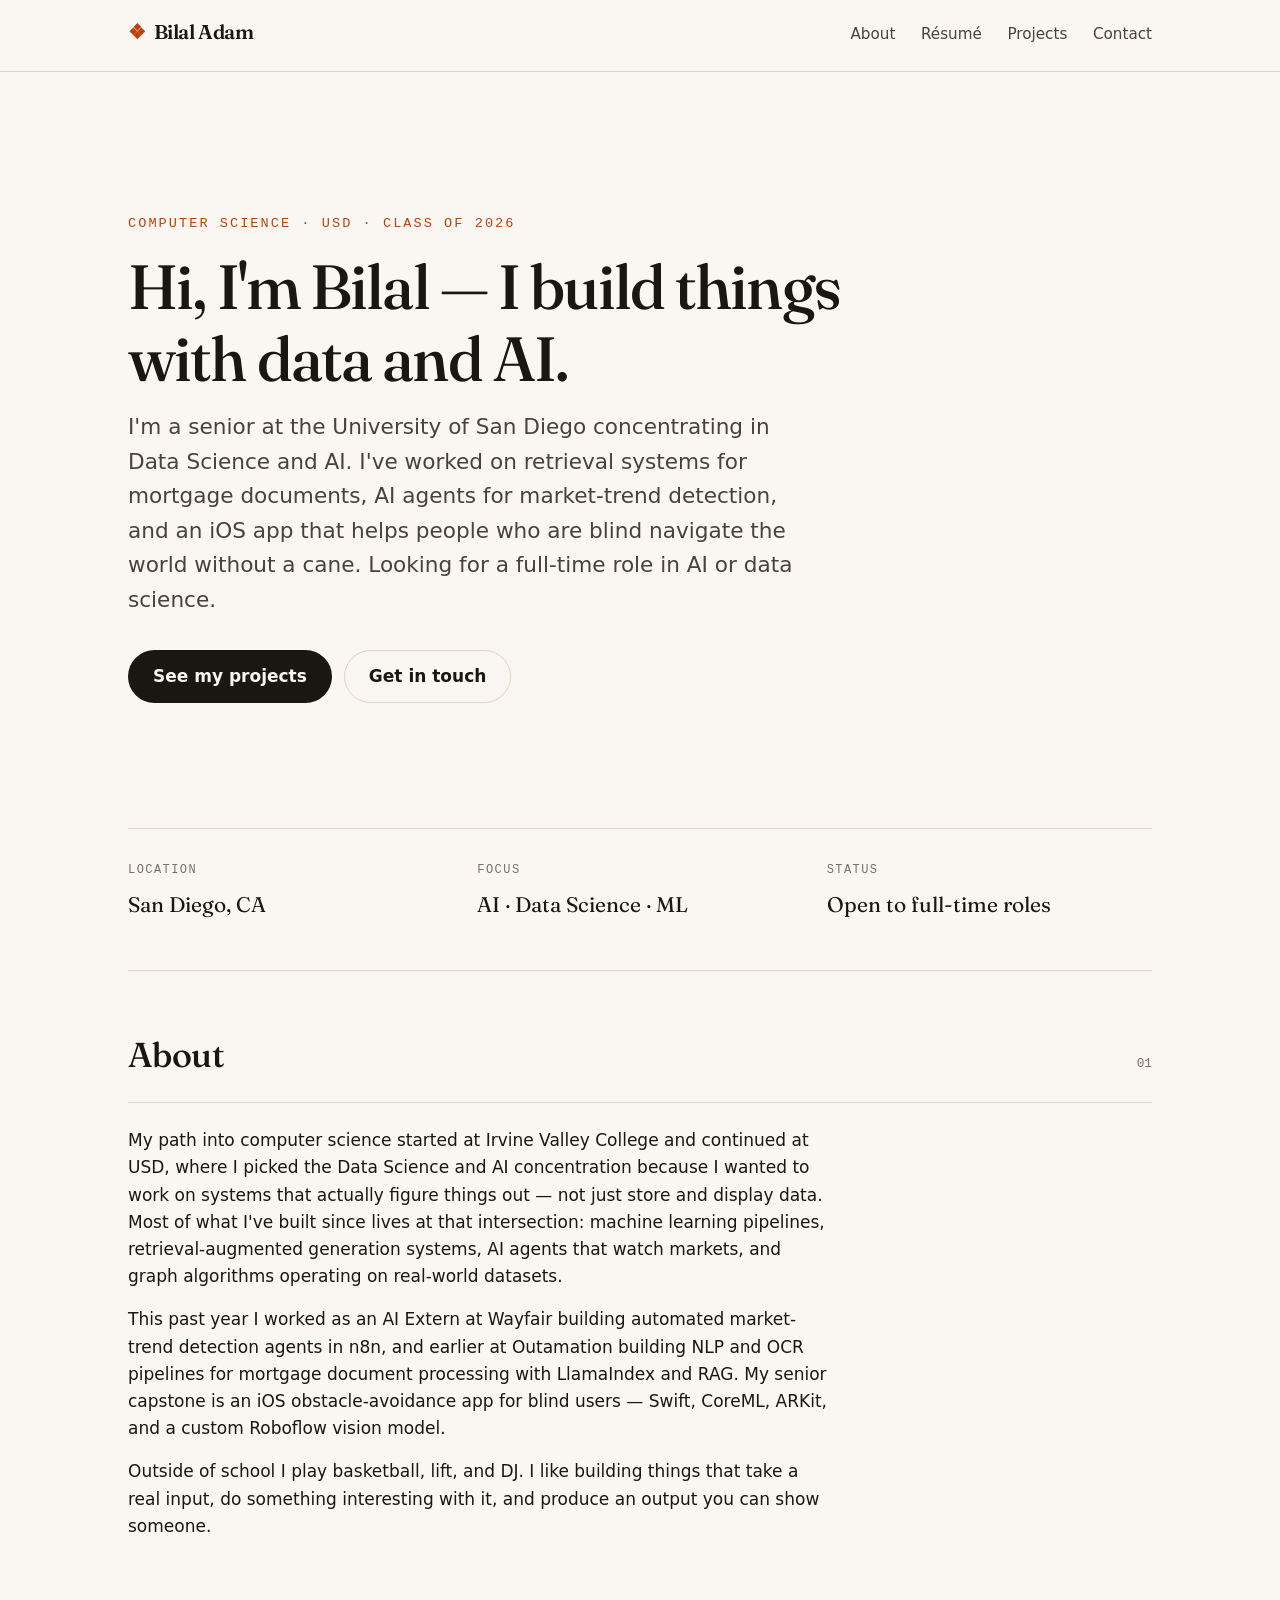
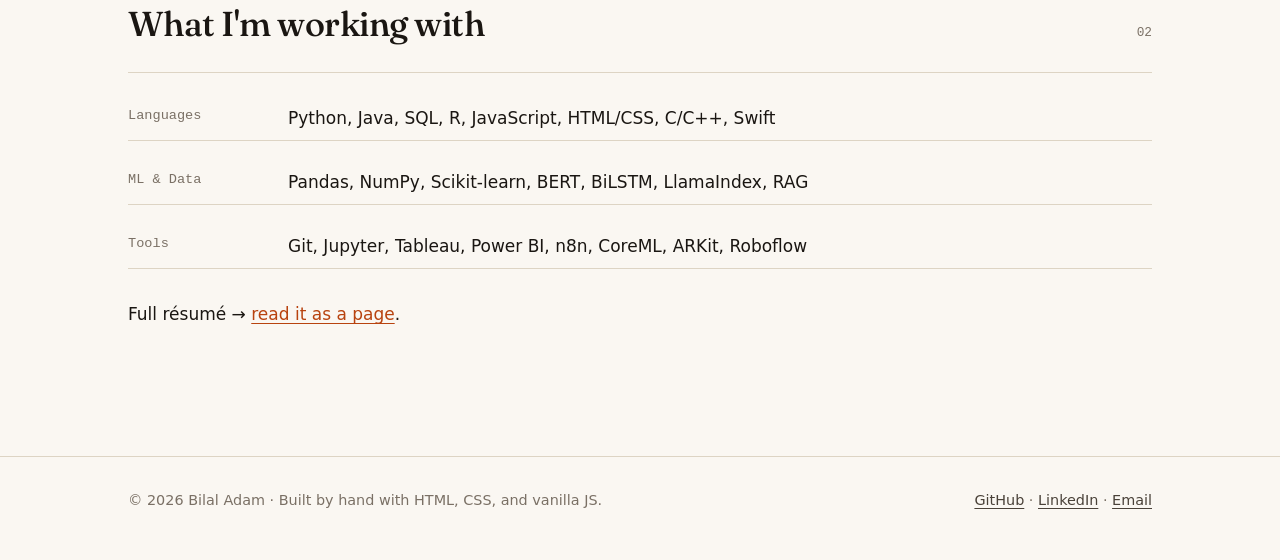
==== index.html @ 408d839f "Initial scaffolding: home page, base styles, design tokens" ====
<!DOCTYPE html>
<html lang="en">
<head>
	<meta charset="UTF-8">
	<meta name="viewport" content="width=device-width, initial-scale=1">
	<title>Bilal Adam — Computer Science, AI & Data Science</title>
	<meta name="description" content="Bilal Adam is a senior Computer Science student at the University of San Diego concentrating in Data Science and AI. Externships at Wayfair and Outamation.">

	<link rel="preconnect" href="https://fonts.googleapis.com">
	<link rel="preconnect" href="https://fonts.gstatic.com" crossorigin>
	<link rel="stylesheet" href="https://fonts.googleapis.com/css2?family=Fraunces:opsz,wght@9..144,400;9..144,500;9..144,600&display=swap">

	<link rel="stylesheet" href="./styles/main.css">
	<script type="module" src="./scripts/main.js" defer></script>
</head>
<body>
	<a class="skip-link" href="#main">Skip to content</a>

	<header class="site-header">
		<div class="site-header__inner">
			<a class="site-logo" href="./index.html">Bilal Adam</a>
			<nav class="site-nav" aria-label="Primary">
				<ul>
					<li><a href="./index.html">About</a></li>
					<li><a href="./resume.html">Résumé</a></li>
					<li><a href="./projects.html">Projects</a></li>
					<li><a href="./contact.html">Contact</a></li>
				</ul>
			</nav>
		</div>
	</header>

	<main id="main" class="container">
		<section class="hero">
			<p class="hero__eyebrow">Computer Science · USD · Class of 2026</p>
			<h1>Hi, I'm Bilal — I build things with data and AI.</h1>
			<p class="hero__lede">
				I'm a senior at the University of San Diego concentrating in Data Science
				and AI. I've worked on retrieval systems for mortgage documents, AI agents
				for market-trend detection, and an iOS app that helps people who are blind
				navigate the world without a cane. Looking for a full-time role in AI or
				data science.
			</p>
			<div class="hero__actions">
				<a class="btn btn--primary" href="./projects.html">See my projects</a>
				<a class="btn btn--ghost" href="./contact.html">Get in touch</a>
			</div>
		</section>

		<section class="highlights" aria-label="At a glance">
			<div>
				<p class="highlight__label">Location</p>
				<p class="highlight__value">San Diego, CA</p>
			</div>
			<div>
				<p class="highlight__label">Focus</p>
				<p class="highlight__value">AI · Data Science · ML</p>
			</div>
			<div>
				<p class="highlight__label">Status</p>
				<p class="highlight__value">Open to full-time roles</p>
			</div>
		</section>

		<section class="section">
			<header class="section-head">
				<h2>About</h2>
				<span class="section-head__index">01</span>
			</header>

			<p>
				My path into computer science started at Irvine Valley College and continued
				at USD, where I picked the Data Science and AI concentration because I wanted
				to work on systems that actually figure things out — not just store and display
				data. Most of what I've built since lives at that intersection: machine learning
				pipelines, retrieval-augmented generation systems, AI agents that watch
				markets, and graph algorithms operating on real-world datasets.
			</p>

			<p>
				This past year I worked as an AI Extern at Wayfair building automated market-trend
				detection agents in n8n, and earlier at Outamation building NLP and OCR
				pipelines for mortgage document processing with LlamaIndex and RAG. My senior
				capstone is an iOS obstacle-avoidance app for blind users — Swift, CoreML, ARKit,
				and a custom Roboflow vision model.
			</p>

			<p>
				Outside of school I play basketball, lift, and DJ. I like building things that
				take a real input, do something interesting with it, and produce an output you
				can show someone.
			</p>
		</section>

		<section class="section">
			<header class="section-head">
				<h2>What I'm working with</h2>
				<span class="section-head__index">02</span>
			</header>

			<ul class="skill-list">
				<li>
					<span class="skill-list__label">Languages</span>
					<span>Python, Java, SQL, R, JavaScript, HTML/CSS, C/C++, Swift</span>
				</li>
				<li>
					<span class="skill-list__label">ML &amp; Data</span>
					<span>Pandas, NumPy, Scikit-learn, BERT, BiLSTM, LlamaIndex, RAG</span>
				</li>
				<li>
					<span class="skill-list__label">Tools</span>
					<span>Git, Jupyter, Tableau, Power BI, n8n, CoreML, ARKit, Roboflow</span>
				</li>
			</ul>

			<p style="margin-block-start: var(--space-5);">
				Full résumé →
				<a href="./resume.html">read it as a page</a>.
			</p>
		</section>
	</main>

	<footer class="site-footer">
		<div class="site-footer__inner">
			<p>© <span id="year">2026</span> Bilal Adam · Built by hand with HTML, CSS, and vanilla JS.</p>
			<p>
				<a href="https://github.com/BilalAdam13" rel="noopener">GitHub</a> ·
				<a href="https://www.linkedin.com/in/bilal-adam1/" rel="noopener">LinkedIn</a> ·
				<a href="mailto:badam@sandiego.edu">Email</a>
			</p>
		</div>
	</footer>
</body>
</html>
---- styles/main.css ----
/* =========================================================
   Bilal Adam — Portfolio
   Hand-authored CSS. No frameworks.
   Uses custom properties, modern layout (flex/grid),
   relative units, and clamp() for fluid typography.
   ========================================================= */

/* ---------- Design tokens (custom properties) ---------- */
:root {
	/* Color palette — warm neutral with a single accent */
	--bg:           #faf7f2;
	--bg-elevated:  #ffffff;
	--bg-sunken:    #f0ebe1;
	--ink:          #1a1612;
	--ink-soft:     #4a4239;
	--ink-muted:    #7a7065;
	--rule:         #ddd4c4;
	--accent:       #b8430f;
	--accent-soft:  #f4dfc8;
	--accent-ink:   #ffffff;
	--focus:        #2a6cdb;

	/* Typography */
	--font-display: "Fraunces", Georgia, "Times New Roman", serif;
	--font-body:    system-ui, -apple-system, BlinkMacSystemFont, "Segoe UI", sans-serif;
	--font-mono:    ui-monospace, "SF Mono", Menlo, Consolas, monospace;

	/* Spacing scale */
	--space-1: 0.25rem;
	--space-2: 0.5rem;
	--space-3: 0.75rem;
	--space-4: 1rem;
	--space-5: 1.5rem;
	--space-6: 2rem;
	--space-7: 3rem;
	--space-8: 4rem;
	--space-9: 6rem;

	/* Layout */
	--measure:        65ch;
	--content-width:  min(100% - 2rem, 64rem);
	--narrow-width:   min(100% - 2rem, 44rem);

	/* Radii & shadows */
	--radius-sm: 0.375rem;
	--radius:    0.75rem;
	--radius-lg: 1.25rem;
	--shadow-1:  0 1px 2px rgb(26 22 18 / 0.05);
	--shadow-2:  0 8px 24px rgb(26 22 18 / 0.08);
}

/* Dark mode via prefers-color-scheme — progressive enhancement, no JS needed */
@media (prefers-color-scheme: dark) {
	:root {
		--bg:           #14110d;
		--bg-elevated:  #1e1a14;
		--bg-sunken:    #0e0c09;
		--ink:          #f4ede0;
		--ink-soft:     #cdc2af;
		--ink-muted:    #968a76;
		--rule:         #3a342a;
		--accent:       #f08552;
		--accent-soft:  #3a2418;
		--accent-ink:   #14110d;
		--focus:        #6b9eff;
	}
}

/* ---------- Reset / base ---------- */
*,
*::before,
*::after {
	box-sizing: border-box;
}

html {
	scroll-behavior: smooth;
	-webkit-text-size-adjust: 100%;
}

@media (prefers-reduced-motion: reduce) {
	html { scroll-behavior: auto; }
	*, *::before, *::after {
		animation-duration: 0.01ms !important;
		transition-duration: 0.01ms !important;
	}
}

body {
	margin: 0;
	min-block-size: 100vh;
	background: var(--bg);
	color: var(--ink);
	font-family: var(--font-body);
	font-size: clamp(1rem, 0.95rem + 0.25vw, 1.0625rem);
	line-height: 1.6;
	-webkit-font-smoothing: antialiased;
	display: grid;
	grid-template-rows: auto 1fr auto;
}

img, svg {
	max-width: 100%;
	display: block;
}

a {
	color: var(--accent);
	text-underline-offset: 0.2em;
}

a:hover {
	color: var(--ink);
}

:focus-visible {
	outline: 0.2rem solid var(--focus);
	outline-offset: 0.2rem;
	border-radius: 0.2rem;
}

/* Skip link for keyboard users */
.skip-link {
	position: absolute;
	inset-inline-start: var(--space-4);
	inset-block-start: var(--space-4);
	padding: var(--space-2) var(--space-4);
	background: var(--ink);
	color: var(--bg);
	text-decoration: none;
	border-radius: var(--radius-sm);
	transform: translateY(-200%);
	transition: transform 0.15s ease;
	z-index: 100;
}
.skip-link:focus {
	transform: translateY(0);
	color: var(--bg);
}

/* ---------- Typography ---------- */
h1, h2, h3, h4 {
	font-family: var(--font-display);
	font-weight: 500;
	line-height: 1.15;
	letter-spacing: -0.015em;
	color: var(--ink);
	margin-block: 0 var(--space-4);
}

h1 { font-size: clamp(2.25rem, 1.5rem + 3vw, 4rem); letter-spacing: -0.03em; }
h2 { font-size: clamp(1.5rem, 1.2rem + 1.2vw, 2.25rem); }
h3 { font-size: clamp(1.15rem, 1rem + 0.5vw, 1.4rem); }
h4 { font-size: 1.05rem; }

p {
	margin-block: 0 var(--space-4);
	max-inline-size: var(--measure);
}

ul, ol {
	margin-block: 0 var(--space-4);
	padding-inline-start: 1.25em;
}

li {
	margin-block-end: var(--space-2);
}

code {
	font-family: var(--font-mono);
	font-size: 0.9em;
	padding: 0.1em 0.35em;
	background: var(--bg-sunken);
	border-radius: 0.25rem;
}

hr {
	border: 0;
	border-top: 1px solid var(--rule);
	margin-block: var(--space-7);
}

/* ---------- Layout primitives ---------- */
.container {
	width: var(--content-width);
	margin-inline: auto;
}

.container--narrow {
	width: var(--narrow-width);
	margin-inline: auto;
}

main {
	padding-block: clamp(var(--space-6), 5vw, var(--space-8));
}

/* ---------- Header / nav ---------- */
.site-header {
	border-block-end: 1px solid var(--rule);
	background: var(--bg);
	position: sticky;
	inset-block-start: 0;
	z-index: 10;
	backdrop-filter: saturate(140%) blur(8px);
}

.site-header__inner {
	width: var(--content-width);
	margin-inline: auto;
	padding-block: var(--space-4);
	display: flex;
	flex-wrap: wrap;
	align-items: baseline;
	justify-content: space-between;
	gap: var(--space-4);
}

.site-logo {
	font-family: var(--font-display);
	font-size: 1.25rem;
	font-weight: 600;
	color: var(--ink);
	text-decoration: none;
	letter-spacing: -0.02em;
}

.site-logo::before {
	content: "❖";
	color: var(--accent);
	margin-inline-end: 0.4em;
}

.site-nav ul {
	display: flex;
	flex-wrap: wrap;
	gap: clamp(var(--space-4), 2vw, var(--space-6));
	list-style: none;
	margin: 0;
	padding: 0;
}

.site-nav a {
	color: var(--ink-soft);
	text-decoration: none;
	font-size: 0.95rem;
	padding-block: var(--space-2);
	border-block-end: 2px solid transparent;
	transition: color 0.15s ease, border-color 0.15s ease;
}

.site-nav a:hover,
.site-nav a[aria-current="page"] {
	color: var(--ink);
	border-block-end-color: var(--accent);
}

/* ---------- Footer ---------- */
.site-footer {
	border-block-start: 1px solid var(--rule);
	padding-block: var(--space-6);
	color: var(--ink-muted);
	font-size: 0.9rem;
}

.site-footer__inner {
	width: var(--content-width);
	margin-inline: auto;
	display: flex;
	flex-wrap: wrap;
	gap: var(--space-4);
	justify-content: space-between;
	align-items: center;
}

.site-footer a {
	color: var(--ink-soft);
}

/* ---------- Home page / hero ---------- */
.hero {
	padding-block: clamp(var(--space-6), 6vw, var(--space-9));
}

.hero__eyebrow {
	font-family: var(--font-mono);
	font-size: 0.85rem;
	text-transform: uppercase;
	letter-spacing: 0.15em;
	color: var(--accent);
	margin-block-end: var(--space-4);
}

.hero h1 {
	max-inline-size: 18ch;
}

.hero__lede {
	font-size: clamp(1.1rem, 1rem + 0.5vw, 1.35rem);
	color: var(--ink-soft);
	max-inline-size: 50ch;
	margin-block-end: var(--space-6);
}

.hero__actions {
	display: flex;
	flex-wrap: wrap;
	gap: var(--space-3);
}

/* Buttons */
.btn {
	display: inline-flex;
	align-items: center;
	gap: var(--space-2);
	padding: var(--space-3) var(--space-5);
	border: 1px solid transparent;
	border-radius: 999px;
	font: inherit;
	font-weight: 600;
	text-decoration: none;
	cursor: pointer;
	transition: transform 0.1s ease, background 0.15s ease, color 0.15s ease;
}

.btn--primary {
	background: var(--ink);
	color: var(--bg);
}

.btn--primary:hover {
	background: var(--accent);
	color: var(--accent-ink);
	transform: translateY(-1px);
}

.btn--ghost {
	background: transparent;
	color: var(--ink);
	border-color: var(--rule);
}

.btn--ghost:hover {
	background: var(--bg-sunken);
	color: var(--ink);
}

/* ---------- Highlights / quick-info grid ---------- */
.highlights {
	display: grid;
	grid-template-columns: repeat(auto-fit, minmax(15rem, 1fr));
	gap: var(--space-5);
	margin-block: var(--space-7);
	padding-block: var(--space-6);
	border-block: 1px solid var(--rule);
}

.highlight__label {
	font-family: var(--font-mono);
	font-size: 0.75rem;
	text-transform: uppercase;
	letter-spacing: 0.12em;
	color: var(--ink-muted);
	margin-block-end: var(--space-2);
}

.highlight__value {
	font-family: var(--font-display);
	font-size: clamp(1.1rem, 1rem + 0.4vw, 1.35rem);
	color: var(--ink);
}

/* ---------- Section headings ---------- */
.section {
	margin-block: var(--space-8);
}

.section-head {
	display: flex;
	align-items: baseline;
	justify-content: space-between;
	gap: var(--space-4);
	flex-wrap: wrap;
	margin-block-end: var(--space-5);
	padding-block-end: var(--space-3);
	border-block-end: 1px solid var(--rule);
}

.section-head__index {
	font-family: var(--font-mono);
	font-size: 0.8rem;
	color: var(--ink-muted);
}

/* ---------- Project cards ---------- */
.projects {
	display: grid;
	gap: var(--space-5);
}

.project-card {
	background: var(--bg-elevated);
	border: 1px solid var(--rule);
	border-radius: var(--radius);
	padding: clamp(var(--space-5), 3vw, var(--space-6));
	display: grid;
	gap: var(--space-3);
	transition: border-color 0.15s ease, transform 0.15s ease;
}

.project-card:hover {
	border-color: var(--accent);
}

.project-card__head {
	display: flex;
	flex-wrap: wrap;
	justify-content: space-between;
	gap: var(--space-3);
	align-items: baseline;
}

.project-card h3 {
	margin: 0;
}

.project-card__tags {
	display: flex;
	flex-wrap: wrap;
	gap: var(--space-2);
	list-style: none;
	margin: 0;
	padding: 0;
}

.project-card__tags li {
	margin: 0;
	padding: 0.2rem 0.6rem;
	background: var(--bg-sunken);
	border-radius: 999px;
	font-family: var(--font-mono);
	font-size: 0.75rem;
	color: var(--ink-soft);
}

.project-card__links {
	display: flex;
	gap: var(--space-4);
	font-size: 0.9rem;
	margin-block-start: var(--space-2);
}

/* ---------- Resume page ---------- */
.resume-meta {
	display: flex;
	flex-wrap: wrap;
	gap: var(--space-4) var(--space-6);
	font-size: 0.95rem;
	color: var(--ink-soft);
	margin-block-end: var(--space-6);
	padding-block-end: var(--space-5);
	border-block-end: 1px solid var(--rule);
}

.resume-meta a {
	color: var(--ink-soft);
}

.resume-section {
	margin-block-end: var(--space-7);
}

.resume-entry {
	display: grid;
	grid-template-columns: minmax(0, 1fr);
	gap: var(--space-2);
	margin-block-end: var(--space-5);
}

@media (min-width: 40rem) {
	.resume-entry {
		grid-template-columns: 10rem 1fr;
		gap: var(--space-4);
	}
}

.resume-entry__period {
	font-family: var(--font-mono);
	font-size: 0.85rem;
	color: var(--ink-muted);
	padding-block-start: 0.3rem;
}

.resume-entry__role {
	font-weight: 600;
	margin-block-end: var(--space-1);
}

.resume-entry__org {
	color: var(--ink-soft);
	font-size: 0.95rem;
	margin-block-end: var(--space-3);
}

.resume-entry ul {
	padding-inline-start: 1.1em;
}

.resume-entry li {
	color: var(--ink-soft);
}

.skill-list {
	display: grid;
	gap: var(--space-3);
	list-style: none;
	padding: 0;
	margin: 0;
}

.skill-list li {
	display: grid;
	grid-template-columns: minmax(0, 9rem) 1fr;
	gap: var(--space-4);
	padding-block: var(--space-2);
	border-block-end: 1px solid var(--rule);
}

.skill-list__label {
	font-family: var(--font-mono);
	font-size: 0.85rem;
	color: var(--ink-muted);
}

.resume-actions {
	display: flex;
	gap: var(--space-3);
	flex-wrap: wrap;
	margin-block-start: var(--space-6);
}

/* ---------- Contact / form ---------- */
.contact-form {
	display: grid;
	gap: var(--space-5);
	margin-block-start: var(--space-6);
}

.field {
	display: grid;
	gap: var(--space-2);
}

.field label {
	font-weight: 600;
	font-size: 0.95rem;
}

.field__hint {
	font-size: 0.85rem;
	color: var(--ink-muted);
}

.field input,
.field textarea {
	font: inherit;
	color: var(--ink);
	background: var(--bg-elevated);
	border: 1px solid var(--rule);
	border-radius: var(--radius-sm);
	padding: var(--space-3) var(--space-4);
	transition: border-color 0.15s ease;
}

.field input:focus,
.field textarea:focus {
	border-color: var(--accent);
	outline: 0.2rem solid var(--focus);
	outline-offset: 0.1rem;
}

.field textarea {
	min-block-size: 8rem;
	resize: vertical;
	font-family: inherit;
}

.field input:invalid:not(:placeholder-shown),
.field textarea:invalid:not(:placeholder-shown) {
	border-color: #c0392b;
}

.form-actions {
	display: flex;
	gap: var(--space-3);
	flex-wrap: wrap;
	align-items: center;
}

.form-status {
	min-block-size: 1.5rem;
	font-size: 0.95rem;
	color: var(--ink-soft);
}

.form-status[data-state="error"]   { color: #c0392b; }
.form-status[data-state="success"] { color: #1e7e34; }

.contact-extras {
	display: grid;
	gap: var(--space-3);
	margin-block-start: var(--space-7);
	padding-block-start: var(--space-5);
	border-block-start: 1px solid var(--rule);
	font-size: 0.95rem;
	color: var(--ink-soft);
}

.contact-extras a {
	color: var(--ink);
}

/* ---------- Weather widget host styling ---------- */
.widget-host {
	margin-block: var(--space-6);
}

/* No-JS fallback notice */
.no-js-notice {
	display: block;
	padding: var(--space-4);
	background: var(--accent-soft);
	border-radius: var(--radius);
	color: var(--ink);
	font-size: 0.95rem;
	margin-block: var(--space-4);
}

.js .no-js-notice { display: none; }

/* ---------- Utility ---------- */
.visually-hidden {
	position: absolute;
	width: 1px;
	height: 1px;
	padding: 0;
	margin: -1px;
	overflow: hidden;
	clip: rect(0, 0, 0, 0);
	white-space: nowrap;
	border: 0;
}

.text-muted { color: var(--ink-muted); }
.mono       { font-family: var(--font-mono); }
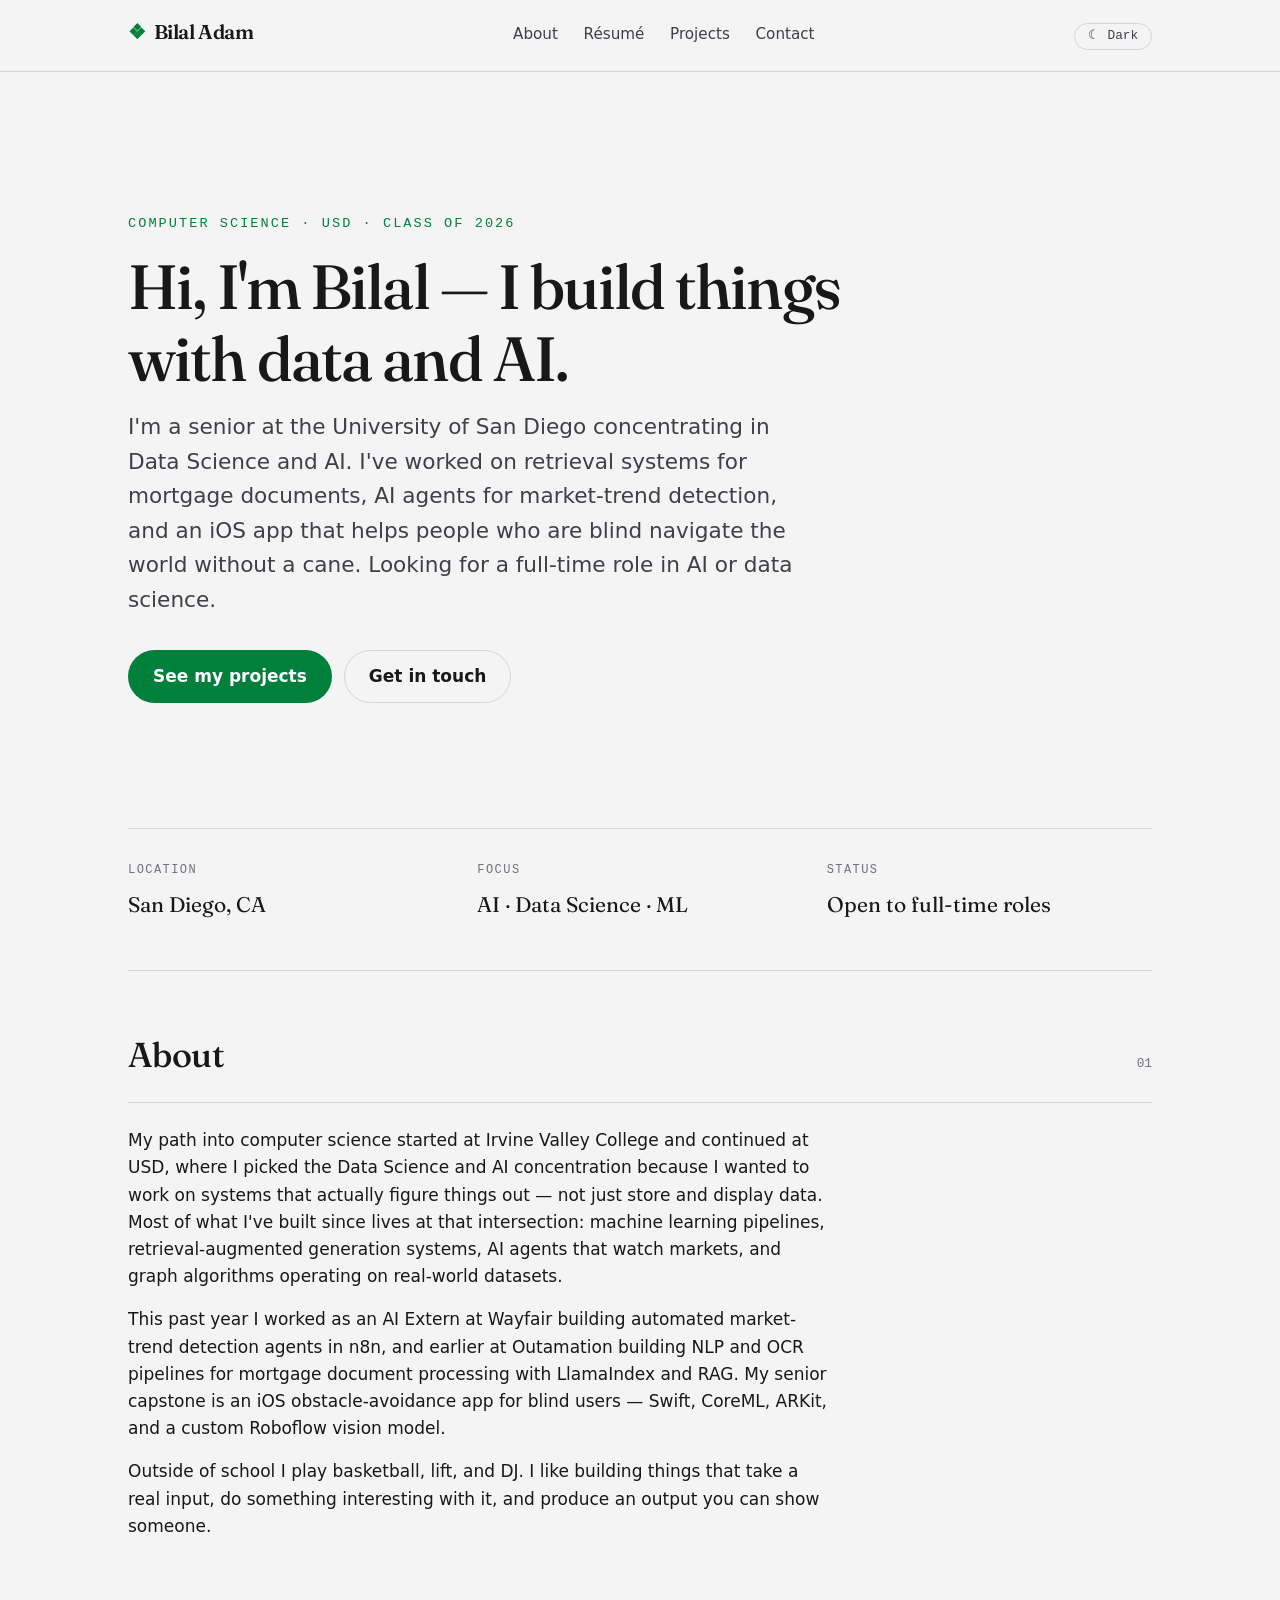
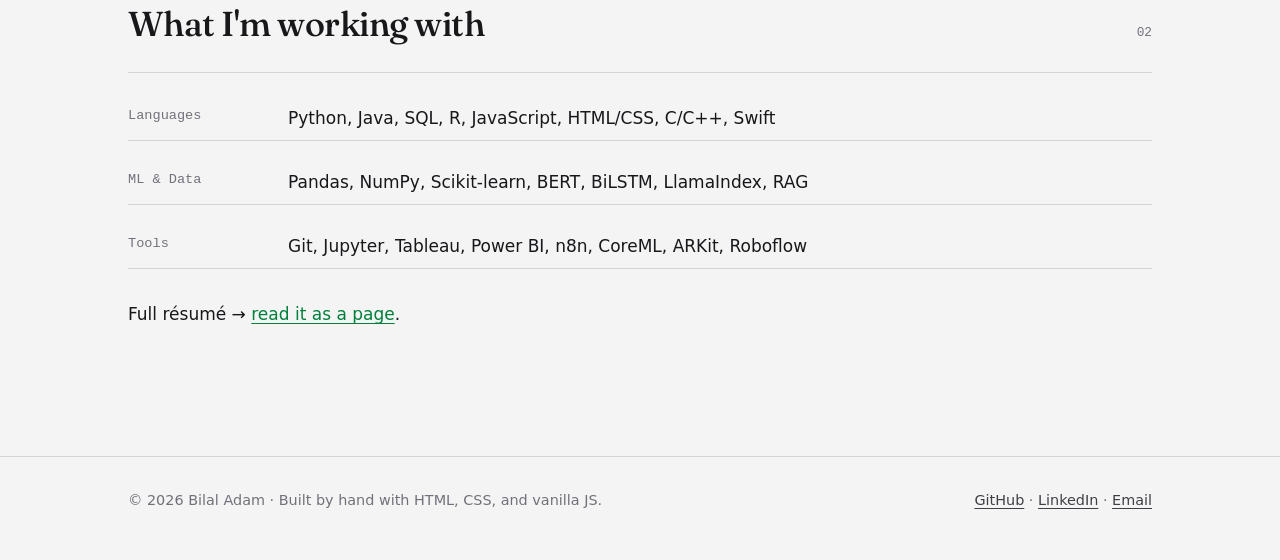
==== commit 8f431794: "Add extra-credit web components: theme-toggle, copy-button, github-stats" ====
--- a/index.html
+++ b/index.html
@@ -12,6 +12,7 @@
 
 	<link rel="stylesheet" href="./styles/main.css">
 	<script type="module" src="./scripts/main.js" defer></script>
+	<script type="module" src="./scripts/theme-toggle.js" defer></script>
 </head>
 <body>
 	<a class="skip-link" href="#main">Skip to content</a>
@@ -27,6 +28,7 @@
 					<li><a href="./contact.html">Contact</a></li>
 				</ul>
 			</nav>
+			<theme-toggle></theme-toggle>
 		</div>
 	</header>
 
--- a/styles/main.css
+++ b/styles/main.css
@@ -7,18 +7,18 @@
 
 /* ---------- Design tokens (custom properties) ---------- */
 :root {
-	/* Color palette — warm neutral with a single accent */
-	--bg:           #faf7f2;
-	--bg-elevated:  #ffffff;
-	--bg-sunken:    #f0ebe1;
-	--ink:          #1a1612;
-	--ink-soft:     #4a4239;
-	--ink-muted:    #7a7065;
-	--rule:         #ddd4c4;
-	--accent:       #b8430f;
-	--accent-soft:  #f4dfc8;
-	--accent-ink:   #ffffff;
-	--focus:        #2a6cdb;
+	/* Color palette — dark terminal aesthetic with hacker-green accent */
+	--bg:           #0e0e10;
+	--bg-elevated:  #18181b;
+	--bg-sunken:    #08080a;
+	--ink:          #e8e8ea;
+	--ink-soft:     #b4b4b8;
+	--ink-muted:    #7a7a82;
+	--rule:         #2a2a30;
+	--accent:       #39ff8a;
+	--accent-soft:  #14331f;
+	--accent-ink:   #0e0e10;
+	--focus:        #39ff8a;
 
 	/* Typography */
 	--font-display: "Fraunces", Georgia, "Times New Roman", serif;
@@ -45,24 +45,26 @@
 	--radius-sm: 0.375rem;
 	--radius:    0.75rem;
 	--radius-lg: 1.25rem;
-	--shadow-1:  0 1px 2px rgb(26 22 18 / 0.05);
-	--shadow-2:  0 8px 24px rgb(26 22 18 / 0.08);
-}
-
-/* Dark mode via prefers-color-scheme — progressive enhancement, no JS needed */
-@media (prefers-color-scheme: dark) {
+	--shadow-1:  0 1px 2px rgb(0 0 0 / 0.4);
+	--shadow-2:  0 8px 24px rgb(0 0 0 / 0.5);
+}
+
+/* Light mode override for users who prefer light — kept tasteful, not jarring */
+@media (prefers-color-scheme: light) {
 	:root {
-		--bg:           #14110d;
-		--bg-elevated:  #1e1a14;
-		--bg-sunken:    #0e0c09;
-		--ink:          #f4ede0;
-		--ink-soft:     #cdc2af;
-		--ink-muted:    #968a76;
-		--rule:         #3a342a;
-		--accent:       #f08552;
-		--accent-soft:  #3a2418;
-		--accent-ink:   #14110d;
-		--focus:        #6b9eff;
+		--bg:           #f4f4f5;
+		--bg-elevated:  #ffffff;
+		--bg-sunken:    #e4e4e7;
+		--ink:          #18181b;
+		--ink-soft:     #3f3f46;
+		--ink-muted:    #71717a;
+		--rule:         #d4d4d8;
+		--accent:       #00803b;
+		--accent-soft:  #d1fadf;
+		--accent-ink:   #ffffff;
+		--focus:        #00803b;
+		--shadow-1:     0 1px 2px rgb(0 0 0 / 0.05);
+		--shadow-2:     0 8px 24px rgb(0 0 0 / 0.08);
 	}
 }
 
@@ -325,13 +327,13 @@
 }
 
 .btn--primary {
-	background: var(--ink);
-	color: var(--bg);
-}
-
-.btn--primary:hover {
 	background: var(--accent);
 	color: var(--accent-ink);
+}
+
+.btn--primary:hover {
+	background: var(--ink);
+	color: var(--accent);
 	transform: translateY(-1px);
 }
 
@@ -343,7 +345,8 @@
 
 .btn--ghost:hover {
 	background: var(--bg-sunken);
-	color: var(--ink);
+	color: var(--accent);
+	border-color: var(--accent);
 }
 
 /* ---------- Highlights / quick-info grid ---------- */
@@ -588,7 +591,7 @@
 
 .field input:invalid:not(:placeholder-shown),
 .field textarea:invalid:not(:placeholder-shown) {
-	border-color: #c0392b;
+	border-color: #ff5555;
 }
 
 .form-actions {
@@ -604,8 +607,8 @@
 	color: var(--ink-soft);
 }
 
-.form-status[data-state="error"]   { color: #c0392b; }
-.form-status[data-state="success"] { color: #1e7e34; }
+.form-status[data-state="error"]   { color: #ff5555; }
+.form-status[data-state="success"] { color: var(--accent); }
 
 .contact-extras {
 	display: grid;
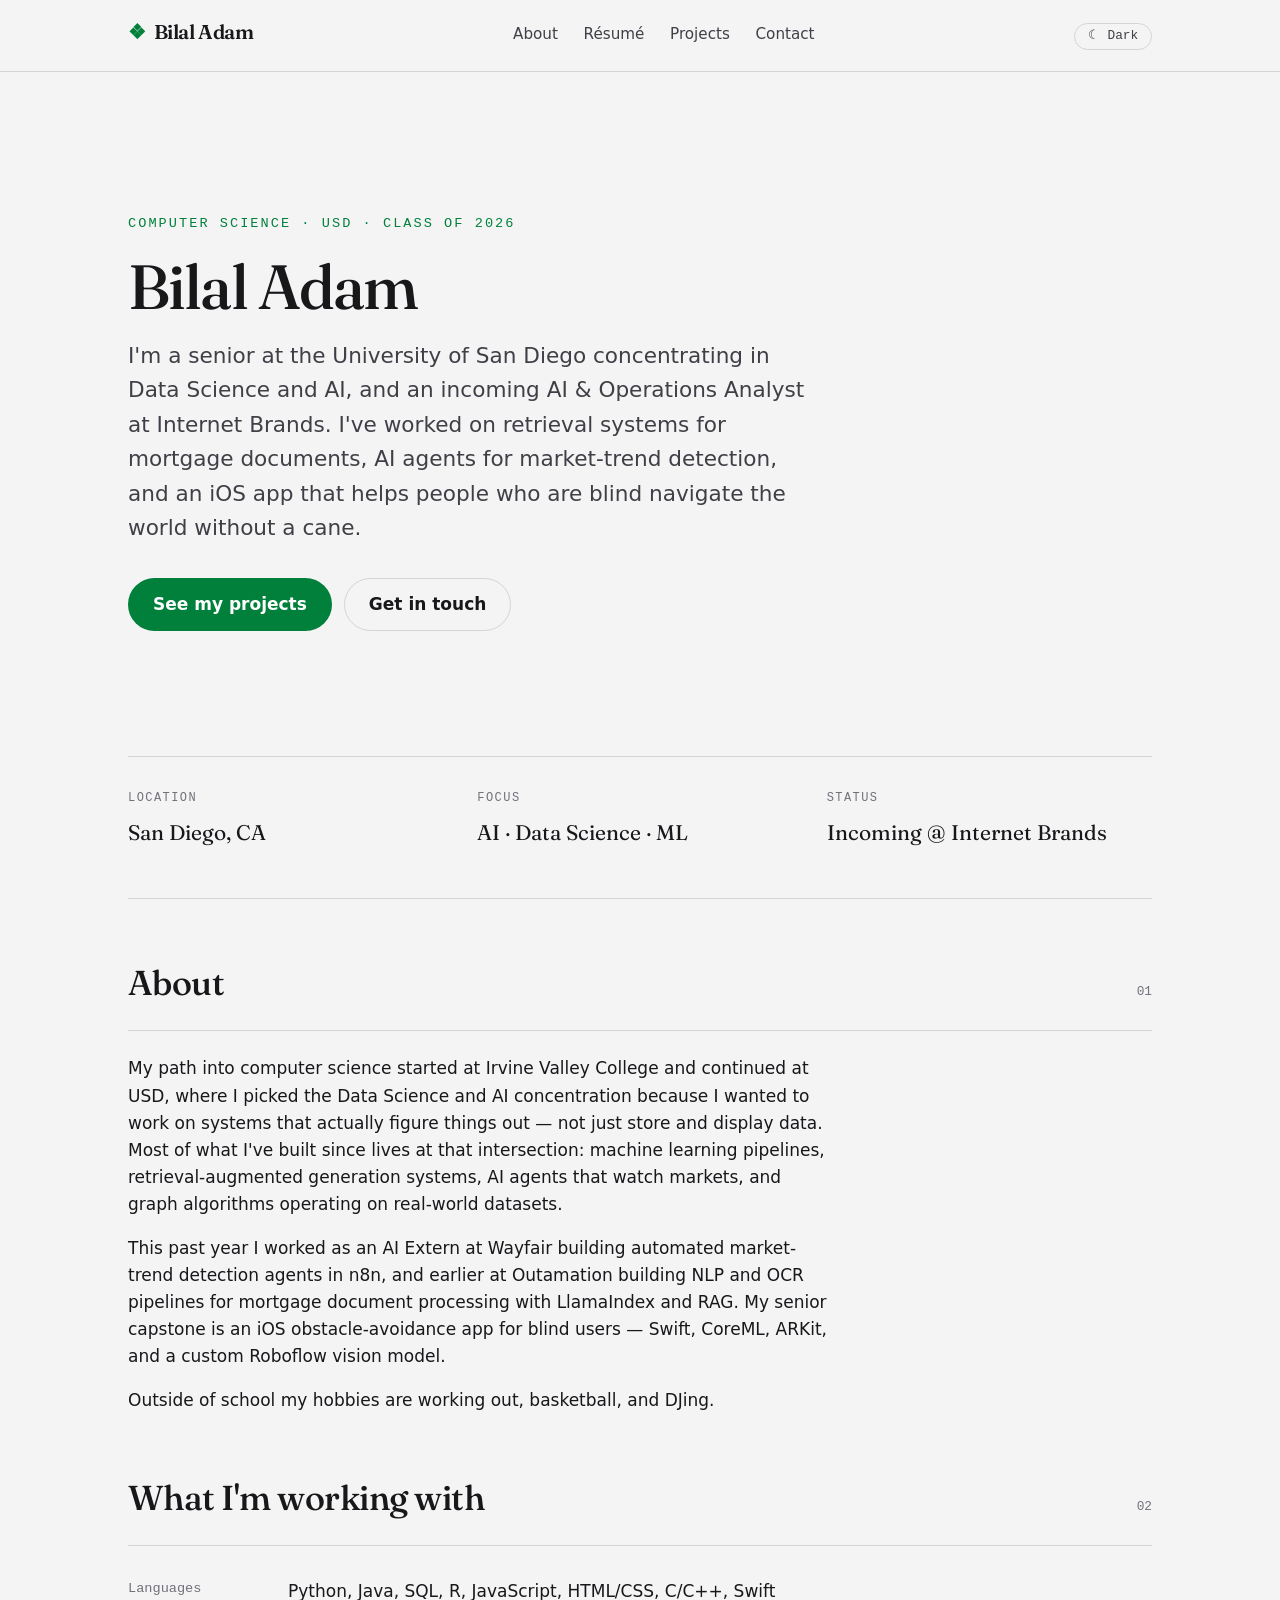
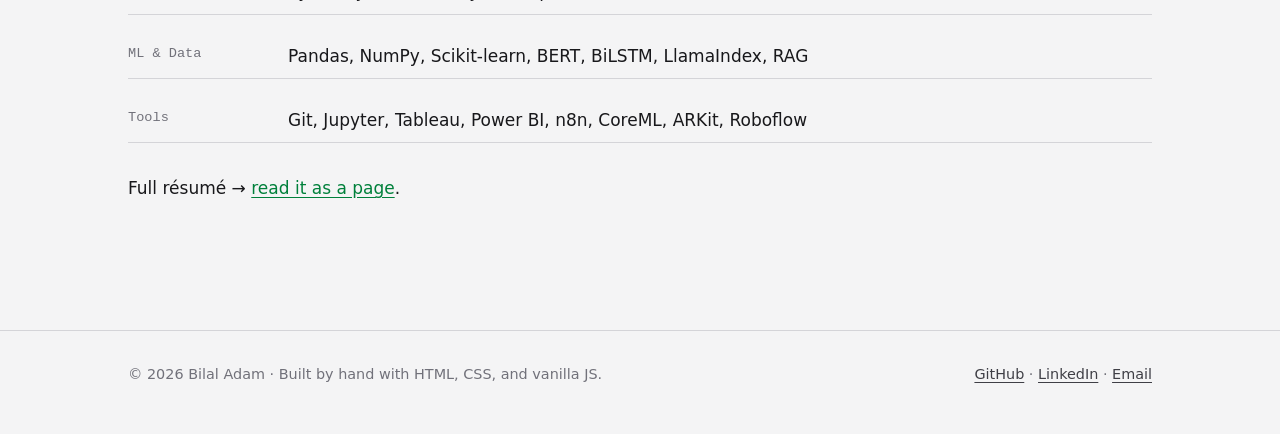
==== commit e5783011: "Update bio with Internet Brands role and refine hero copy" ====
--- a/index.html
+++ b/index.html
@@ -35,13 +35,13 @@
 	<main id="main" class="container">
 		<section class="hero">
 			<p class="hero__eyebrow">Computer Science · USD · Class of 2026</p>
-			<h1>Hi, I'm Bilal — I build things with data and AI.</h1>
+			<h1>Bilal Adam</h1>
 			<p class="hero__lede">
 				I'm a senior at the University of San Diego concentrating in Data Science
-				and AI. I've worked on retrieval systems for mortgage documents, AI agents
-				for market-trend detection, and an iOS app that helps people who are blind
-				navigate the world without a cane. Looking for a full-time role in AI or
-				data science.
+				and AI, and an incoming AI &amp; Operations Analyst at Internet Brands.
+				I've worked on retrieval systems for mortgage documents, AI agents for
+				market-trend detection, and an iOS app that helps people who are blind
+				navigate the world without a cane.
 			</p>
 			<div class="hero__actions">
 				<a class="btn btn--primary" href="./projects.html">See my projects</a>
@@ -60,7 +60,7 @@
 			</div>
 			<div>
 				<p class="highlight__label">Status</p>
-				<p class="highlight__value">Open to full-time roles</p>
+				<p class="highlight__value">Incoming @ Internet Brands</p>
 			</div>
 		</section>
 
@@ -88,9 +88,7 @@
 			</p>
 
 			<p>
-				Outside of school I play basketball, lift, and DJ. I like building things that
-				take a real input, do something interesting with it, and produce an output you
-				can show someone.
+				Outside of school my hobbies are working out, basketball, and DJing.
 			</p>
 		</section>
 
--- a/styles/main.css
+++ b/styles/main.css
@@ -657,3 +657,41 @@
 
 .text-muted { color: var(--ink-muted); }
 .mono       { font-family: var(--font-mono); }
+
+/* =========================================================
+   Theme override — used by <theme-toggle> custom element.
+   When user explicitly picks a theme, <html data-theme="light">
+   or <html data-theme="dark"> is set, and these rules override
+   the @media (prefers-color-scheme) defaults.
+   ========================================================= */
+html[data-theme="light"] {
+	--bg:           #f4f4f5;
+	--bg-elevated:  #ffffff;
+	--bg-sunken:    #e4e4e7;
+	--ink:          #18181b;
+	--ink-soft:     #3f3f46;
+	--ink-muted:    #71717a;
+	--rule:         #d4d4d8;
+	--accent:       #00803b;
+	--accent-soft:  #d1fadf;
+	--accent-ink:   #ffffff;
+	--focus:        #00803b;
+	--shadow-1:     0 1px 2px rgb(0 0 0 / 0.05);
+	--shadow-2:     0 8px 24px rgb(0 0 0 / 0.08);
+}
+
+html[data-theme="dark"] {
+	--bg:           #0e0e10;
+	--bg-elevated:  #18181b;
+	--bg-sunken:    #08080a;
+	--ink:          #e8e8ea;
+	--ink-soft:     #b4b4b8;
+	--ink-muted:    #7a7a82;
+	--rule:         #2a2a30;
+	--accent:       #39ff8a;
+	--accent-soft:  #14331f;
+	--accent-ink:   #0e0e10;
+	--focus:        #39ff8a;
+	--shadow-1:     0 1px 2px rgb(0 0 0 / 0.4);
+	--shadow-2:     0 8px 24px rgb(0 0 0 / 0.5);
+}
